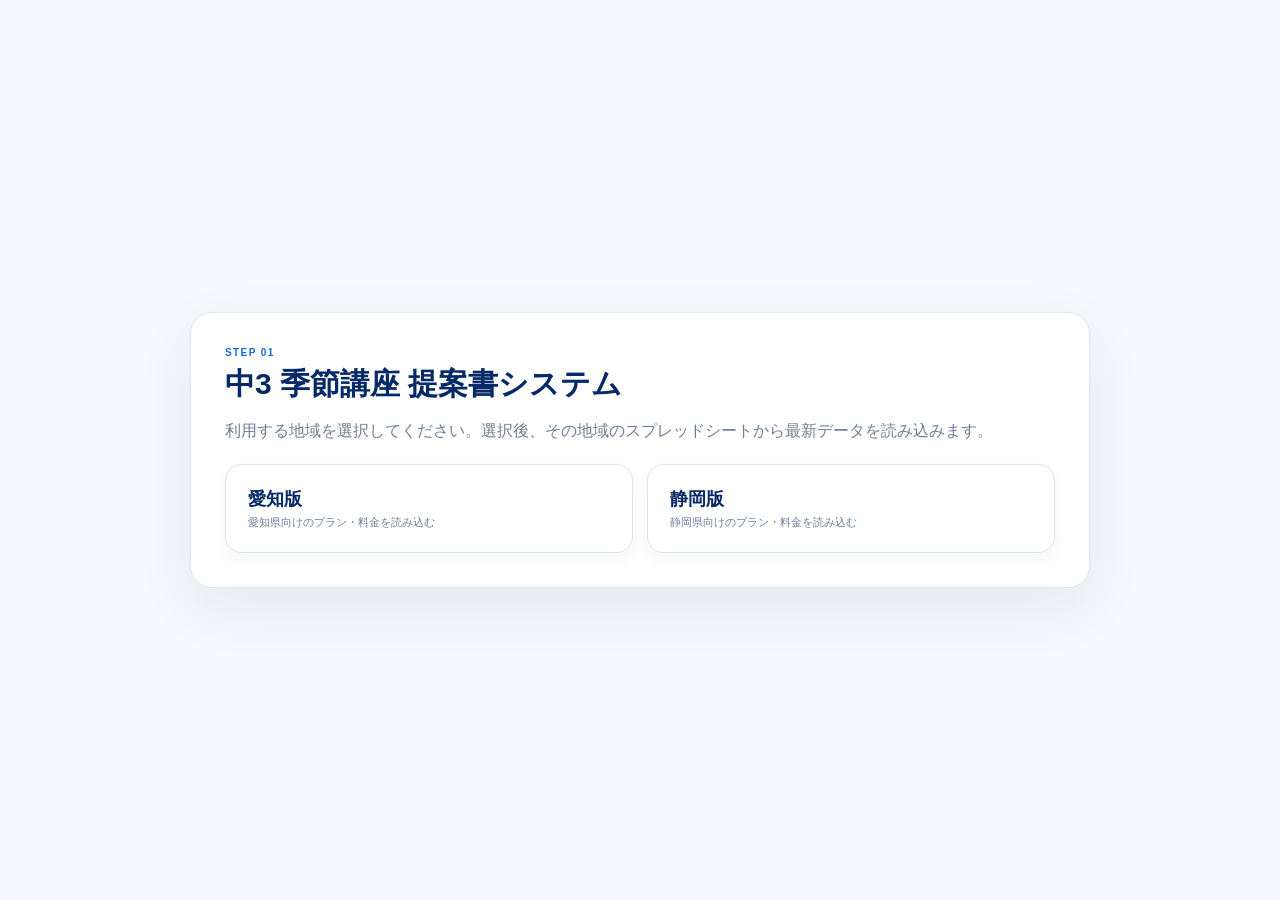
==== seasonal-live/index.html @ 43245183 "Keep Aichi available until regional API deployment is active" ====
<!doctype html>
<html lang="ja">
  <head>
    <meta charset="utf-8" />
    <meta name="viewport" content="width=device-width,initial-scale=1" />
    <title>中3 季節講座 提案書システム</title>
    <style>
      * {
        box-sizing: border-box;
      }
      html,
      body {
        margin: 0;
        background: #f5f8fc;
        color: #062967;
        font-family:
          -apple-system, BlinkMacSystemFont, "Segoe UI", "Hiragino Sans",
          "Noto Sans JP", sans-serif;
      }
      button {
        font: inherit;
        color: inherit;
      }
      [hidden] {
        display: none !important;
      }
      .start {
        min-height: 100vh;
        display: grid;
        place-items: center;
        padding: 24px;
      }
      .startbox {
        width: min(900px, 100%);
        background: #fff;
        border: 1px solid #dfe7f1;
        border-radius: 22px;
        padding: 34px;
        box-shadow: 0 20px 60px #12345a12;
      }
      .ey {
        font-size: 10px;
        font-weight: 900;
        letter-spacing: 0.14em;
        color: #1767d8;
      }
      .start h1 {
        font-size: 30px;
        margin: 6px 0 8px;
      }
      .start p {
        color: #6d7e97;
      }
      .loadPanel,
      .loadError {
        margin-top: 22px;
        border-radius: 14px;
        padding: 20px;
      }
      .loadPanel {
        display: flex;
        align-items: center;
        gap: 13px;
        background: #f2f7ff;
        border: 1px solid #d8e7fb;
        color: #174b8f;
        font-size: 13px;
        font-weight: 800;
      }
      .loader {
        width: 22px;
        height: 22px;
        flex: 0 0 22px;
        border: 3px solid #c9dcf5;
        border-top-color: #1767d8;
        border-radius: 50%;
        animation: spin 0.8s linear infinite;
      }
      @keyframes spin {
        to { transform: rotate(360deg); }
      }
      .loadError {
        background: #fff6f5;
        border: 1px solid #efc8c4;
        color: #70241e;
      }
      .loadError h2 {
        margin: 0 0 8px;
        font-size: 18px;
      }
      .loadError p {
        margin: 5px 0;
        color: #70241e;
        line-height: 1.65;
      }
      .loadError details {
        margin-top: 12px;
        font-size: 11px;
        color: #76514d;
      }
      .retryButton {
        margin-top: 16px;
        border: 0;
        border-radius: 8px;
        padding: 11px 18px;
        background: #b33a30;
        color: #fff;
        font-weight: 900;
        cursor: pointer;
      }
      .retryButton:disabled {
        opacity: 0.55;
        cursor: wait;
      }
      .startopts {
        display: grid;
        grid-template-columns: 1fr 1fr;
        gap: 14px;
        margin-top: 22px;
      }
      .startbtn {
        border: 1px solid #dbe5f0;
        background: #fff;
        border-radius: 16px;
        padding: 22px;
        text-align: left;
        cursor: pointer;
        box-shadow: 0 6px 18px #12345a0b;
      }
      .startbtn b {
        font-size: 18px;
      }
      .startbtn span {
        display: block;
        font-size: 11px;
        color: #6d7f99;
        margin-top: 4px;
      }
      .regionBadge {
        display: inline-flex;
        align-items: center;
        gap: 6px;
        margin-top: 10px;
        padding: 6px 11px;
        border-radius: 999px;
        background: #eef5ff;
        color: #135dbd;
        font-size: 12px;
        font-weight: 900;
      }
      .regionBack {
        margin-top: 18px;
        border: 0;
        background: transparent;
        color: #1767d8;
        font-size: 12px;
        font-weight: 800;
        cursor: pointer;
        padding: 4px 0;
      }
      .app {
        width: 1536px;
        min-height: 1024px;
        margin: 0 auto;
        display: grid;
        grid-template-columns: 359px 1177px;
        background: #fff;
      }
      .side {
        height: 1024px;
        padding: 22px 20px 14px;
        background: linear-gradient(180deg, #fbfdff, #f8fbff);
        border-right: 1px solid #e6ebf2;
        overflow: auto;
      }
      .brand {
        font-size: 20px;
        font-weight: 900;
        margin: 0 0 5px 2px;
      }
      .brandsub {
        font-size: 10px;
        color: #50678a;
        margin: 0 0 20px 2px;
      }
      .back {
        background: #fff;
        border: 1px solid #dfe6ef;
        border-radius: 20px;
        padding: 7px 14px;
        font-size: 11px;
        font-weight: 800;
        box-shadow: 0 4px 12px #12345a0b;
        cursor: pointer;
      }
      .section {
        margin-top: 18px;
      }
      .sectitle {
        font-size: 12px;
        font-weight: 900;
        margin-bottom: 8px;
      }
      .choice {
        width: 100%;
        height: 76px;
        background: #fff;
        border: 1px solid #e0e7ef;
        border-radius: 10px;
        display: flex;
        align-items: center;
        gap: 12px;
        padding: 8px 13px;
        margin: 7px 0;
        text-align: left;
        box-shadow: 0 4px 14px #12345a0b;
        cursor: pointer;
      }
      .choice.active.season {
        border-color: #e7a71f;
        background: #fffdf6;
      }
      .choice.active.exam {
        border-color: #2b78e6;
        background: #f6faff;
      }
      .circleIcon {
        width: 54px;
        height: 54px;
        flex: 0 0 54px;
        border-radius: 50%;
        display: grid;
        place-items: center;
        font-size: 29px;
        background: #edf4ff;
      }
      .sunIcon {
        background: #fff7db;
        color: #f5ad15;
      }
      .snowIcon {
        background: #edf4ff;
        color: #1466d9;
      }
      .recIcon {
        background: #edf4ff;
        color: #1466d9;
        font-size: 25px;
      }
      .genIcon {
        background: #eaf9f4;
        color: #15aa78;
        font-size: 25px;
      }
      .choice b {
        font-size: 15px;
        display: block;
      }
      .choice span {
        font-size: 10px;
        color: #536a8d;
        display: block;
        margin-top: 3px;
      }
      .planGroup {
        margin-top: 7px;
      }
      .planHead {
        height: 30px;
        border-bottom: 1px solid #e7edf4;
        display: flex;
        align-items: center;
        justify-content: space-between;
        font-size: 11px;
        font-weight: 900;
        cursor: pointer;
        padding: 0 6px;
      }
      .planHead em {
        font-style: normal;
        font-size: 16px;
        font-weight: 400;
      }
      .planOpts {
        border-radius: 8px;
        overflow: hidden;
        box-shadow: 0 3px 12px #12345a08;
      }
      .planGroup.closed .planOpts {
        display: none;
      }
      .plan {
        width: 100%;
        height: 53px;
        background: #fff;
        border: 1px solid #e1e8f0;
        border-top: 0;
        position: relative;
        padding: 7px 8px 6px 50px;
        text-align: left;
        cursor: pointer;
      }
      .plan:first-child {
        border-top: 1px solid #e1e8f0;
      }
      .plan.on {
        background: #f3f8ff;
        border-color: #79abf4;
      }
      .radio {
        position: absolute;
        left: 14px;
        top: 14px;
        width: 20px;
        height: 20px;
        border: 1.5px solid #cbd7e5;
        border-radius: 50%;
        background: #fff;
      }
      .plan.on .radio {
        border-color: #1265d9;
        background: #1265d9;
      }
      .plan.on .radio:after {
        content: "✓";
        height: 100%;
        display: grid;
        place-items: center;
        color: #fff;
        font-size: 12px;
      }
      .pname {
        font-size: 10.5px;
        font-weight: 900;
      }
      .pmini {
        font-size: 8.5px;
        color: #526b90;
        margin-top: 2px;
      }
      .summary {
        margin-top: 13px;
        border: 1px solid #dfe7f1;
        border-radius: 9px;
        padding: 10px;
        background: #fff;
        box-shadow: 0 4px 14px #12345a0b;
      }
      .sumgrid {
        display: grid;
        grid-template-columns: repeat(2, 1fr);
        text-align: center;
        row-gap: 7px;
      }
      .sumgrid > div:first-child {
        grid-column: 1 / -1;
      }
      .sumgrid small {
        font-size: 8px;
        color: #637794;
        display: block;
      }
      .sumgrid b {
        font-size: 11px;
        display: block;
        margin-top: 3px;
      }
      .confirm {
        width: 100%;
        height: 38px;
        border: 0;
        border-radius: 6px;
        background: linear-gradient(180deg, #1167e4, #0753c5);
        color: #fff;
        font-size: 11px;
        font-weight: 900;
        margin-top: 10px;
        cursor: pointer;
      }
      .main {
        height: 1024px;
        overflow: auto;
        background: #fff;
      }
      .hero {
        height: 435px;
        background-size: cover;
        background-position: center;
        position: relative;
        overflow: hidden;
      }
      .hero.summer {
        background-image:
          linear-gradient(rgba(255, 255, 255, 0.02), rgba(255, 255, 255, 0.02)),
          url("https://files.idyllic.app/files/static/4355208");
      }
      .hero.winter {
        background: linear-gradient(180deg, #b9dcf8, #e8f4ff 70%, #fff);
      }
      .summerTitle,
      .winterTitle {
        position: absolute;
        inset: 0;
        display: grid;
        place-items: center;
        text-align: center;
      }
      .summerTitle > div,
      .winterTitle > div {
        transform: translateY(-3px);
      }
      .summerTitle em,
      .winterTitle em {
        font:
          italic 28px Georgia,
          serif;
        color: #dfa400;
        letter-spacing: 0.02em;
      }
      .summerTitle h2,
      .winterTitle h2 {
        font-family: "Yu Mincho", "Hiragino Mincho ProN", serif;
        font-size: 52px;
        letter-spacing: 0.08em;
        margin: 4px 0;
        color: #071e5a;
        text-shadow: 0 1px 1px #fff;
      }
      .summerTitle .line,
      .winterTitle .line {
        height: 1px;
        background: #dca719;
        width: 500px;
        margin: 12px auto;
        position: relative;
      }
      .summerTitle .line:after,
      .winterTitle .line:after {
        content: "◆";
        position: absolute;
        left: 50%;
        top: -8px;
        transform: translateX(-50%);
        background: transparent;
        color: #dca719;
        font-size: 12px;
      }
      .summerTitle p,
      .winterTitle p {
        font-family: "Yu Mincho", "Hiragino Mincho ProN", serif;
        font-weight: 700;
        font-size: 16px;
        line-height: 1.75;
        margin: 0;
      }
      .hero.winter .summerTitle {
        display: none;
      }
      .hero.summer .winterTitle {
        display: none;
      }
      .body {
        padding: 0 38px 28px;
      }
      .actions {
        display: grid;
        grid-template-columns: 1fr 1fr;
        gap: 55px;
        height: 77px;
        padding: 12px 13px 12px;
      }
      .action {
        height: 53px;
        border-radius: 8px;
        font-size: 14px;
        font-weight: 900;
        cursor: pointer;
      }
      .action.print {
        background: linear-gradient(180deg, #0a52c7, #083a9f);
        border: 0;
        color: #fff;
      }
      .action.hand {
        background: #fff;
        border: 1px solid #cbd8e8;
        color: #0b397d;
      }
      .metrics {
        display: grid;
        grid-template-columns: repeat(3, 1fr);
        height: 144px;
        border: 1px solid #e1e8f0;
        border-radius: 10px;
        overflow: hidden;
        box-shadow: 0 4px 14px #12345a0b;
        margin-bottom: 23px;
      }
      .metric {
        display: flex;
        align-items: center;
        justify-content: center;
        flex-direction: column;
        border-right: 1px solid #e1e8f0;
        background: #fff;
      }
      .metric:last-child {
        border: 0;
      }
      .mlabel {
        font-size: 13px;
        font-weight: 900;
      }
      .mlabel::before {
        content: "▣";
        color: #0b64dc;
        margin-right: 10px;
      }
      .metric:nth-child(2) .mlabel::before {
        content: "◷";
      }
      .metric.gold .mlabel::before {
        content: "¥";
        display: inline-grid;
        place-items: center;
        width: 24px;
        height: 24px;
        border-radius: 50%;
        background: #e5ac26;
        color: #fff;
      }
      .mvalue {
        font-size: 32px;
        font-weight: 900;
        margin-top: 9px;
        color: #082b69;
      }
      .metric.gold .mvalue {
        color: #a57512;
      }
      .courses {
        display: grid;
        grid-template-columns: 1fr 1fr;
        gap: 20px;
      }
      .course {
        height: 297px;
        border: 1px solid #dfe7f1;
        border-radius: 11px;
        box-shadow: 0 4px 14px #12345a0b;
        background: #fff;
        position: relative;
        padding: 28px 26px 20px 133px;
        overflow: hidden;
      }
      .course:after {
        content: "";
        position: absolute;
        left: 0;
        top: 0;
        bottom: 0;
        width: 5px;
        background: #196fe5;
      }
      .course:nth-child(2):after {
        background: #1dbd94;
      }
      .course:before {
        position: absolute;
        left: 28px;
        top: 30px;
        width: 88px;
        height: 88px;
        border-radius: 50%;
        display: grid;
        place-items: center;
        font-size: 40px;
        background: #eaf3ff;
        color: #1768dd;
        content: "▱";
      }
      .course:nth-child(2):before {
        content: "▦";
        background: #e8f8f2;
        color: #13a775;
      }
      .course:nth-child(3):before {
        content: "✎";
        background: #fff0ef;
        color: #ef6f6a;
      }
      .course:nth-child(4):before {
        content: "⚗";
        background: #f2edff;
        color: #8253dc;
      }
      .chead {
        display: flex;
        align-items: flex-start;
        justify-content: space-between;
        gap: 8px;
      }
      .ctitle {
        font-size: 18px;
        font-weight: 900;
        white-space: nowrap;
      }
      .level {
        font-size: 9px;
        background: #edf3fa;
        color: #4f6685;
        border-radius: 99px;
        padding: 4px 7px;
        white-space: nowrap;
      }
      .cdesc {
        font-size: 11px;
        font-weight: 700;
        margin: 14px 0 14px;
        line-height: 1.8;
        white-space: pre-wrap;
        overflow-wrap: anywhere;
      }
      .courseDetails {
        margin: 14px 0;
        border: 1px solid #dce7f3;
        border-radius: 9px;
        background: #f8fbff;
      }
      .courseDetails summary {
        display: grid;
        grid-template-columns: auto minmax(0, 1fr) auto;
        align-items: start;
        gap: 9px;
        padding: 10px 12px;
        cursor: pointer;
        list-style: none;
        color: #173d73;
        font-size: 10px;
        font-weight: 800;
      }
      .courseDetails summary::-webkit-details-marker { display: none; }
      .courseDetails summary > span:first-child {
        color: #075ed7;
        white-space: nowrap;
      }
      .summaryPreview {
        display: -webkit-box;
        overflow: hidden;
        -webkit-box-orient: vertical;
        -webkit-line-clamp: 3;
        line-height: 1.65;
      }
      .courseDetails summary b {
        color: #075ed7;
        white-space: nowrap;
      }
      .courseDetails summary b::after { content: "＋"; margin-left: 4px; }
      .courseDetails[open] summary b::after { content: "－"; }
      .detailBody {
        padding: 0 12px 12px;
        border-top: 1px dashed #cfdeed;
        color: #263f62;
        font-size: 11px;
        font-weight: 700;
        line-height: 1.85;
        white-space: pre-wrap;
        overflow-wrap: anywhere;
      }
      .break {
        font-size: 11px;
        line-height: 2.05;
        color: #23497f;
      }
      .price {
        font-size: 25px;
        font-weight: 900;
        color: #075ed7;
        text-align: right;
        margin-top: 12px;
      }
      .empty {
        grid-column: 1/-1;
        border: 1px dashed #ccd8e6;
        border-radius: 10px;
        padding: 40px;
        text-align: center;
        color: #76869d;
      }
      .note {
        font-size: 9px;
        color: #5b6f8c;
        margin-top: 10px;
      }
      .handoverView {
        display: none;
        padding: 35px;
      }
      .handoverView.on {
        display: block;
      }
      .proposalView.off {
        display: none;
      }
      .hcards {
        display: grid;
        grid-template-columns: 1fr 1fr;
        gap: 12px;
      }
      .hcard {
        border: 1px solid #dfe7f1;
        border-radius: 10px;
        padding: 14px;
      }
      .check {
        padding: 6px 0;
        border-bottom: 1px solid #edf1f5;
        font-size: 10px;
      }
      @media (max-width: 1535px) {
        .app {
          width: 100%;
          grid-template-columns: 330px minmax(0, 1fr);
        }
        .main {
          height: auto;
        }
        .hero {
          height: 360px;
        }
        .body {
          padding: 0 20px 25px;
        }
        .courses {
          grid-template-columns: 1fr 1fr;
        }
        .course {
          padding-left: 110px;
        }
      }
      @media (max-width: 900px) {
        .startopts {
          grid-template-columns: 1fr;
        }
        .app {
          display: block !important;
          width: 100%;
          min-height: auto;
        }
        .side {
          height: auto;
        }
        .main {
          height: auto;
        }
        .hero {
          height: 230px;
        }
        .summerTitle h2,
        .winterTitle h2 {
          font-size: 27px;
        }
        .summerTitle em,
        .winterTitle em {
          font-size: 17px;
        }
        .summerTitle .line,
        .winterTitle .line {
          width: 260px;
        }
        .summerTitle p,
        .winterTitle p {
          font-size: 11px;
        }
        .metrics {
          height: 110px;
        }
        .mvalue {
          font-size: 23px;
        }
        .courses {
          grid-template-columns: 1fr;
        }
        .course {
          height: auto;
          min-height: 220px;
        }
        .actions {
          gap: 10px;
        }
      }
      @media print {
        .side,
        .actions {
          display: none !important;
        }
        .app {
          display: block !important;
          width: 1177px;
        }
        .main {
          height: auto;
          overflow: visible;
        }
      }
      /* 2026-08-27 requested refinements */
      .hero {
        isolation: isolate;
      }
      .heroMedia {
        position: absolute;
        inset: 0;
        width: 100%;
        height: 100%;
        object-fit: cover;
        z-index: 0;
      }
      .hero::after {
        content: "";
        position: absolute;
        inset: 0;
        z-index: 1;
        background: linear-gradient(
          90deg,
          rgba(255, 255, 255, 0.16),
          rgba(255, 255, 255, 0.04) 28%,
          rgba(255, 255, 255, 0.04) 72%,
          rgba(255, 255, 255, 0.16)
        );
      }
      .summerTitle,
      .winterTitle {
        z-index: 2;
      }
      .summerTitle > div,
      .winterTitle > div {
        background: rgba(255, 255, 255, 0.72);
        backdrop-filter: blur(2px);
        -webkit-backdrop-filter: blur(2px);
        padding: 15px 34px 17px;
        border-radius: 8px;
        box-shadow: 0 4px 22px rgba(0, 32, 82, 0.08);
      }
      .hero.summer,
      .hero.winter {
        background: none !important;
      }
      .choice.disabled {
        opacity: 0.48;
        filter: grayscale(0.65);
        cursor: not-allowed;
        background: #f5f6f8 !important;
        border-color: #e1e5ea !important;
      }
      .choice.disabled::after {
        content: "選択不可";
        margin-left: auto;
        font-size: 9px;
        font-weight: 900;
        color: #7d8794;
        background: #e9edf2;
        border-radius: 99px;
        padding: 4px 7px;
      }
      .course {
        padding-left: 112px;
      }
      .course:before {
        left: 27px;
        top: 28px;
        width: 64px;
        height: 64px;
        font-size: 29px;
      }
      .tax {
        font-size: 0.58em;
        font-weight: 800;
        margin-left: 5px;
        color: inherit;
      }
      .handoverTop {
        display: flex;
        justify-content: space-between;
        align-items: center;
        gap: 12px;
        margin-bottom: 18px;
      }
      .handoverActions {
        display: flex;
        gap: 10px;
      }
      .hprint {
        border: 0;
        border-radius: 7px;
        background: #0b56c8;
        color: #fff;
        padding: 9px 16px;
        font-weight: 900;
        cursor: pointer;
      }
      @media (max-width: 1535px) {
        .course {
          padding-left: 94px;
        }
        .course:before {
          left: 22px;
          width: 56px;
          height: 56px;
          font-size: 25px;
        }
      }
      @media print {
        html,
        body {
          background: #fff !important;
        }
        .heroMedia {
          display: block !important;
          visibility: visible !important;
          print-color-adjust: exact !important;
          -webkit-print-color-adjust: exact !important;
        }
        .hero::after {
          print-color-adjust: exact !important;
          -webkit-print-color-adjust: exact !important;
        }
        .summerTitle > div,
        .winterTitle > div {
          background: rgba(255, 255, 255, 0.78) !important;
          box-shadow: none !important;
          print-color-adjust: exact !important;
          -webkit-print-color-adjust: exact !important;
        }
        .handoverTop .back {
          display: none !important;
        }
        .handoverActions {
          display: none !important;
        }
      }
    </style>
    <style>
      .hero.summer .winterMedia {
        display: none !important;
      }
      .hero.winter .summerMedia {
        display: none !important;
      }
      .studentField {
        margin-top: 18px;
      }
      .studentField label {
        display: block;
        font-size: 12px;
        font-weight: 900;
        margin-bottom: 7px;
      }
      .studentField input {
        width: 100%;
        height: 42px;
        border: 1px solid #cfdbea;
        border-radius: 8px;
        background: #fff;
        padding: 0 12px;
        outline: none;
      }
      .studentName {
        display: flex;
        align-items: center;
        gap: 18px;
        margin: 10px 3px 8px;
        min-height: 53px;
        font-family: "Yu Mincho", "Hiragino Mincho ProN", serif;
      }
      .proposalLogo {
        display: block;
        width: 194px;
        height: auto;
        flex: 0 0 auto;
        margin-right: auto;
      }
      .studentNameEntry {
        display: flex;
        align-items: baseline;
        justify-content: flex-end;
        gap: 8px;
        white-space: nowrap;
      }
      .studentName strong {
        min-width: 190px;
        border-bottom: 1px solid #7e94b3;
        padding: 2px 8px 4px;
        text-align: center;
        font-size: 21px;
      }
      @media (max-width: 600px) {
        .proposalLogo {
          width: 145px;
        }
        .studentName {
          gap: 10px;
        }
        .studentName strong {
          min-width: 110px;
          font-size: 17px;
        }
      }
      .breakdown {
        margin-top: 7px;
        font-size: 11px;
        font-weight: 800;
        color: #466080;
        line-height: 1.55;
        text-align: center;
        max-width: 330px;
      }
      .contentTotalsSide {
        font-size: 9px !important;
        line-height: 1.45;
        white-space: normal;
      }
      .contentTotalsMain {
        font-size: 16px;
        line-height: 1.55;
        text-align: center;
        margin-top: 8px;
      }
      .contentTotalsRow {
        display: block;
        white-space: nowrap;
      }
      .contentTotalsSeparator {
        margin: 0 0.2em;
      }
      .specialNotes {
        margin-top: 18px;
        border: 1px solid #eadcad;
        border-radius: 10px;
        background: #fffaf0;
        padding: 13px 16px;
        color: #66552c;
      }
      .specialNotes h3 {
        margin: 0 0 7px;
        font-size: 13px;
        color: #654d16;
      }
      .specialNotes ul {
        margin: 0;
        padding-left: 1.4em;
        font-size: 11px;
        line-height: 1.8;
      }
      .handoverStudent {
        font-size: 14px;
        margin: 0 0 18px;
        padding: 10px 13px;
        background: #f5f8fc;
        border-left: 4px solid #1767d8;
      }
      /* Seasonal proposal design, based on the approved summer/winter references */
      .proposalView {
        --season-accent: #d5a321;
        --season-soft: #edf6ff;
        background: #edf5fb;
        min-height: 100%;
      }
      .proposalView.summer {
        --season-accent: #efa900;
        --season-soft: #fff8dc;
      }
      .proposalView.winter {
        --season-accent: #c7a040;
        --season-soft: #eef6ff;
      }
      .proposalTop {
        height: 82px;
        background: rgba(255, 255, 255, 0.97);
        display: grid;
        grid-template-columns: 150px 1fr 150px;
        align-items: center;
        padding: 0 28px;
        border-bottom: 1px solid #dce6f1;
      }
      .proposalTop h1 {
        margin: 0;
        text-align: center;
        font-family: "Yu Mincho", "Hiragino Mincho ProN", serif;
        font-size: 28px;
        letter-spacing: 0.12em;
      }
      .proposalTop .back,
      .proposalTop .topPrint {
        height: 48px;
        border-radius: 9px;
        font-size: 13px;
        font-weight: 900;
      }
      .proposalTop .topPrint {
        border: 1px solid #1969d8;
        background: #fff;
        color: #082f70;
        cursor: pointer;
      }
      .hero {
        height: 455px;
        border-bottom: 5px solid var(--season-accent);
      }
      .hero::after {
        background: linear-gradient(180deg, rgba(3, 39, 98, 0.02), rgba(255, 255, 255, 0.16));
      }
      .summerTitle > div,
      .winterTitle > div {
        background: rgba(255, 255, 255, 0.58);
        border: 1px solid rgba(255, 255, 255, 0.82);
        padding: 20px 48px 23px;
        box-shadow: 0 14px 38px rgba(4, 40, 91, 0.12);
      }
      .summerTitle h2,
      .winterTitle h2 {
        font-size: 54px;
      }
      .proposalView .body {
        padding: 22px 36px 38px;
        background-color: rgba(244, 250, 255, 0.91);
        background-blend-mode: screen;
        background-size: cover;
        background-position: center bottom;
      }
      .proposalView.summer .body {
        background-image: linear-gradient(rgba(244, 251, 255, 0.9), rgba(255, 251, 230, 0.9)),
          url("assets/summer-landscape.png");
      }
      .proposalView.winter .body {
        background-image: linear-gradient(rgba(244, 250, 255, 0.9), rgba(237, 247, 255, 0.92)),
          url("assets/winter-landscape.png");
      }
      .studentName {
        background: rgba(255, 255, 255, 0.93);
        border: 1px solid #dce6f0;
        border-radius: 10px;
        margin: 0 0 18px;
        padding: 10px 16px;
      }
      .sectionRibbon {
        display: inline-block;
        min-width: 245px;
        margin: 0 0 -1px 8px;
        padding: 11px 24px;
        color: #fff;
        background: linear-gradient(135deg, #1267d7, #062e72);
        clip-path: polygon(0 0, 86% 0, 100% 100%, 0 100%);
        font-size: 14px;
        font-weight: 900;
        position: relative;
        z-index: 2;
      }
      .courses {
        grid-template-columns: 1fr;
        background: rgba(255, 255, 255, 0.94);
        border: 1px solid #d7e1ec;
        border-radius: 18px;
        padding: 22px;
        box-shadow: 0 13px 32px rgba(8, 43, 92, 0.12);
      }
      .course {
        min-height: 0;
        height: auto;
        padding: 18px 22px 16px 92px;
        border-color: #dce5ef;
        box-shadow: 0 6px 18px rgba(8, 43, 92, 0.08);
      }
      .course::before {
        left: 20px;
        top: 20px;
        width: 54px;
        height: 54px;
        font-size: 27px;
      }
      .course:after {
        background: var(--season-accent);
      }
      .ctitle {
        font-family: "Yu Mincho", "Hiragino Mincho ProN", serif;
        color: #06265e;
      }
      .course .cdesc { margin: 9px 0; line-height: 1.65; }
      .course .break { line-height: 1.65; }
      .course .price { margin-top: 6px; }
      .metrics {
        margin: 22px 0 0;
        min-height: 154px;
        height: auto;
        background: rgba(255, 255, 255, 0.96);
        border-radius: 16px;
        box-shadow: 0 12px 28px rgba(8, 43, 92, 0.12);
      }
      .metric.gold .mvalue {
        color: #d54b39;
      }
      .proposalMessage {
        margin: 22px 0 0;
        padding: 24px;
        text-align: center;
        background: rgba(255, 255, 255, 0.9);
        border: 1px solid color-mix(in srgb, var(--season-accent) 45%, white);
        border-radius: 14px;
        font-family: "Yu Mincho", "Hiragino Mincho ProN", serif;
        font-size: 16px;
        font-weight: 700;
        line-height: 1.8;
      }
      .actions {
        display: block;
        height: auto;
        padding: 0;
        margin-top: 22px;
      }
      .action.hand {
        width: 100%;
        height: 62px;
        color: #fff;
        border: 0;
        background: linear-gradient(135deg, #0e62cf, #062965);
        box-shadow: 0 9px 20px rgba(6, 47, 112, 0.2);
      }
      .specialNotes {
        background: rgba(255, 252, 240, 0.96);
      }
      /* Compact proposal layout */
      .proposalTop {
        height: 62px;
        grid-template-columns: 120px 1fr 120px;
        padding: 0 16px;
      }
      .proposalTop h1 { font-size: 23px; }
      .proposalTop .back,
      .proposalTop .topPrint {
        height: 38px;
        font-size: 12px;
      }
      .hero { height: 300px; border-bottom-width: 3px; }
      .summerTitle > div,
      .winterTitle > div { padding: 12px 32px 15px; }
      .summerTitle h2,
      .winterTitle h2 { font-size: 42px; }
      .summerTitle em,
      .winterTitle em { font-size: 22px; }
      .summerTitle .line,
      .winterTitle .line { margin: 7px auto; }
      .summerTitle p,
      .winterTitle p { font-size: 14px; line-height: 1.55; }
      .proposalView .body { padding: 10px 18px 18px; }
      .studentName {
        margin-bottom: 8px;
        padding: 7px 12px;
      }
      .sectionRibbon {
        min-width: 190px;
        margin-left: 5px;
        padding: 7px 18px;
        font-size: 12px;
      }
      .courses { gap: 9px; padding: 10px; border-radius: 12px; }
      .course { padding-top: 14px; padding-bottom: 12px; }
      .course::before { top: 16px; }
      .metrics {
        min-height: 104px;
        margin-top: 10px;
        border-radius: 12px;
      }
      .mvalue { margin-top: 5px; font-size: 25px; }
      .proposalMessage {
        margin-top: 10px;
        padding: 12px;
        font-size: 14px;
        line-height: 1.55;
      }
      .specialNotes {
        margin-top: 10px;
        padding: 12px 16px;
      }
      .specialNotes h3 { margin-bottom: 5px; }
      .specialNotes ul { margin: 0; }
      .actions { margin-top: 10px; }
      .action.hand { height: 50px; }
      .dataStatus {
        margin-top: 7px;
        text-align: center;
        color: #637692;
        font-size: 9px;
      }
      .dataStatus.live { color: #147858; }
      .dataStatus.fallback { color: #a46316; }
      @media (max-width: 900px) {
        .proposalTop {
          grid-template-columns: 90px 1fr 90px;
          height: 68px;
          padding: 0 10px;
        }
        .proposalTop h1 { font-size: 20px; }
        .proposalTop .back, .proposalTop .topPrint { height: 42px; padding: 6px; }
        .hero { height: 300px; }
        .proposalView .body { padding: 15px; }
        .sectionRibbon { min-width: 190px; }
      }
      @media print {
        .hero.summer .winterMedia,
        .hero.winter .summerMedia {
          display: none !important;
        }
        .proposalTop {
          display: none !important;
        }
        .proposalView .body {
          background: #fff !important;
        }
        .sectionRibbon,
        .courses,
        .metrics,
        .proposalMessage,
        .specialNotes {
          print-color-adjust: exact !important;
          -webkit-print-color-adjust: exact !important;
        }
        .courseDetails summary { display: none !important; }
        .courseDetails .detailBody { display: block !important; border-top: 0; padding-top: 10px; }
        .course { break-inside: avoid; page-break-inside: avoid; }
      }
    </style>
  </head>
  <body>
    <section id="regionStart" class="start">
      <div class="startbox">
        <div class="ey">STEP 01</div>
        <h1>中3 季節講座 提案書システム</h1>
        <p>利用する地域を選択してください。選択後、その地域のスプレッドシートから最新データを読み込みます。</p>
        <div class="startopts">
          <button class="startbtn" data-region="aichi">
            <b>愛知版</b><span>愛知県向けのプラン・料金を読み込む</span>
          </button>
          <button class="startbtn" data-region="shizuoka">
            <b>静岡版</b><span>静岡県向けのプラン・料金を読み込む</span>
          </button>
        </div>
      </div>
    </section>
    <section id="start" class="start" hidden>
      <div class="startbox">
        <div class="ey">STEP 02</div>
        <h1>講座を選択</h1>
        <div id="selectedRegion" class="regionBadge"></div>
        <p id="startInstruction">最新のプランデータを確認しています。</p>
        <div id="loadPanel" class="loadPanel" role="status" aria-live="polite">
          <span class="loader" aria-hidden="true"></span>
          <span>スプレッドシートから最新データを読み込んでいます…</span>
        </div>
        <div id="loadError" class="loadError" role="alert" hidden>
          <h2>最新のプランデータを取得できませんでした</h2>
          <p>誤った内容で提案しないため、アプリを停止しています。</p>
          <p>インターネット接続を確認して、もう一度お試しください。</p>
          <details>
            <summary>エラーの詳細</summary>
            <div id="loadErrorDetail"></div>
          </details>
          <button id="retryLoad" class="retryButton" type="button">最新データを再読み込み</button>
        </div>
        <div id="startopts" class="startopts" hidden>
          <button class="startbtn" data-start="夏期">
            <b>☀ 夏期講座</b><span>夏期講座のプランを提案する</span></button
          ><button class="startbtn" data-start="冬期">
            <b>❄ 冬期講座</b><span>冬期講座のプランを提案する</span>
          </button>
        </div>
        <button id="regionBack" class="regionBack" type="button">← 地域選択へ戻る</button>
      </div>
    </section>
    <div id="app" class="app" hidden>
      <aside class="side">
        <div class="brand">中3 季節講座 提案書システム</div>
        <div class="brandsub"><span id="appRegionLabel"></span>｜面談しながらプランを比較・選択</div>
        <button id="back" class="back">← 戻る</button>
        <div class="studentField">
          <label for="studentNameInput">生徒名</label>
          <input id="studentNameInput" type="text" placeholder="例：山田 太郎" autocomplete="name" />
        </div>
        <div class="section">
          <div class="sectitle">季節を選択</div>
          <button class="choice season" data-season="夏期">
            <span class="circleIcon sunIcon">☀</span
            ><span><b>夏期講座</b><span>7月〜8月開講</span></span></button
          ><button class="choice season" data-season="冬期">
            <span class="circleIcon snowIcon">❄</span
            ><span><b>冬期講座</b><span>12月〜1月開講</span></span>
          </button>
        </div>
        <div class="section">
          <div class="sectitle">受講区分を選択</div>
          <button class="choice exam" data-exam="推薦入試用">
            <span class="circleIcon recIcon">●●</span
            ><span><b>推薦生</b><span>校内推薦の方はこちら</span></span></button
          ><button class="choice exam" data-exam="一般受験用">
            <span class="circleIcon genIcon">●●</span
            ><span><b>一般生</b><span>一般受験の方はこちら</span></span>
          </button>
        </div>
        <div class="section">
          <div class="sectitle">
            プランを選択
            <span style="font-size: 9px; color: #5d7190">（1つのみ）</span>
          </div>
          <div id="plans"></div>
        </div>
        <div class="summary">
          <div class="sumgrid">
            <div><small>コンテンツ別回数</small><b id="sc" class="contentTotalsSide">選択プランなし</b></div>
            <div><small>総時間</small><b id="sh">0時間</b></div>
            <div><small>料金合計</small><b id="sp">0円</b></div>
          </div>
          <button id="confirm" class="confirm">提案書を確認する</button>
          <div id="dataStatus" class="dataStatus">スプレッドシートを確認中...</div>
        </div>
      </aside>
      <main class="main">
        <section id="proposalView" class="proposalView summer">
          <div class="proposalTop">
            <button id="proposalBack" class="back">← 戻る</button>
            <h1>提案書</h1>
            <button id="print" class="topPrint">▣　印刷する</button>
          </div>
          <div id="hero" class="hero summer">
            <img
              id="summerHeroImg"
              class="heroMedia summerMedia"
              src="assets/summer-landscape.png"
              alt=""
            /><img
              id="winterHeroImg"
              class="heroMedia winterMedia"
              src="assets/winter-landscape.png"
              alt=""
            />
            <div class="summerTitle">
              <div>
                <em>Summer Course</em>
                <h2>夏期講座のご提案</h2>
                <div class="line"></div>
                <p>
                  この夏、確かな一歩を。<br />目標に向けて、一緒にがんばりましょう！
                </p>
              </div>
            </div>
            <div class="winterTitle">
              <div>
                <em>Winter Course</em>
                <h2>冬期講座のご提案</h2>
                <div class="line"></div>
                <p>
                  この冬、志望校へ近づく一歩を。<br />目標に向けて、一緒にがんばりましょう！
                </p>
              </div>
            </div>
          </div>
          <div class="body">
            <div class="studentName">
              <img class="proposalLogo" src="[data-uri]" alt="さなる個別@will" />
              <div class="studentNameEntry">
                <span>生徒名</span><strong id="proposalStudentName">未入力</strong><span>さん</span>
              </div>
            </div>
            <div class="sectionRibbon">選択プラン</div>
            <div id="courses" class="courses">
              <div class="empty">左側からプランを選択してください。</div>
            </div>
            <div class="metrics">
              <div class="metric">
                <div class="mlabel">コンテンツ別回数</div>
                <div id="mc" class="contentTotalsMain">選択プランなし</div>
              </div>
              <div class="metric">
                <div class="mlabel">総時間</div>
                <div id="mh" class="mvalue">0時間</div>
              </div>
              <div class="metric gold">
                <div class="mlabel">料金合計</div>
                <div id="mp" class="mvalue">0円</div>
              </div>
            </div>
            <div class="proposalMessage">
              上記の内容でご提案いたします。<br />ご不明な点がございましたら、お気軽にご相談ください。
            </div>
            <section class="specialNotes" aria-labelledby="specialNotesTitle">
              <h3 id="specialNotesTitle">特記事項・ご案内</h3>
              <ul id="specialNotesList">
                <li>教材費は別途になる場合があります。</li>
                <li>受講費は講座期間終了後、毎月の授業料と同時に請求します。</li>
                <li>条件により映像授業・AI学トレに正規料金が適用される場合があります。</li>
              </ul>
            </section>
            <div class="actions">
              <button id="handover" class="action hand">▤　引継ぎシートを開く</button>
            </div>
          </div>
        </section>
        <section id="handoverView" class="handoverView">
          <div class="handoverTop">
            <button id="hback" class="back">← 提案書へ戻る</button>
            <div class="handoverActions">
              <button id="hprint" class="hprint">▣　引継ぎシートを印刷</button>
            </div>
          </div>
          <h2>季節講座 引継ぎシート</h2>
          <div class="handoverStudent">生徒名：<strong id="handoverStudentName">未入力</strong> さん</div>
          <div id="hcards" class="hcards"></div>
        </section>
      </main>
    </div>
    <script>
      const $ = (id) => document.getElementById(id),
        ORDER = ["英語", "数学", "国語", "理科", "社会"];
      let UNIT = {};
      const DATA_API_URL = "https://script.google.com/macros/s/AKfycbx8HtKlfQUcd8VnCfhHeFV_G0tH19maIKkzm8RAeUwvx1mVyjAfH3q9C0kALQx_MEjGnA/exec";
      let SUMMER = [],
        WINTER = [],
        REC = [],
        NOTES = { summer: [], winter: [], recommendation: [] },
        catalogReady = false;
      let region = "",
        regionLabel = "",
        season = "",
        exam = "一般受験用",
        selected = {},
        openSubject = "英語",
        studentName = "";
      const data = () =>
        season === "冬期" && exam === "推薦入試用"
          ? REC
          : season === "夏期"
            ? SUMMER
            : WINTER;
      const reps = (o) => Object.values(o).reduce((a, b) => a + b, 0);
      const cost = (o) =>
        Object.entries(o).reduce((a, [k, v]) => {
          if (!Number.isFinite(UNIT[k])) throw new Error(`${k}の単価を取得できません`);
          return a + UNIT[k] * v;
        }, 0);
      const yen = (n) => n.toLocaleString("ja-JP") + "円（税込）";
      const chosen = () => Object.values(selected).map((i) => data()[i]);
      const esc = (text) =>
        String(text).replace(/[&<>"']/g, (char) => ({
          "&": "&amp;", "<": "&lt;", ">": "&gt;", '"': "&quot;", "'": "&#39;",
        })[char]);
      const descriptionMarkup = (text) => {
        const safeText = esc(text);
        return `<div class="cdesc">${safeText}</div>`;
      };
      const loadDataApi = () => new Promise((resolve, reject) => {
        const callback = `seasonalDataCallback_${Date.now()}_${Math.random().toString(36).slice(2)}`;
        const script = document.createElement("script");
        let completed = false;
        const finish = (error, value) => {
          if (completed) return;
          completed = true;
          clearTimeout(timer);
          delete window[callback];
          script.remove();
          error ? reject(error) : resolve(value);
        };
        const timer = setTimeout(
          () => finish(new Error("最新データAPIが12秒以内に応答しませんでした")),
          12000,
        );
        window[callback] = (response) => {
          if (!response || response.ok !== true) {
            finish(new Error(response?.error || "最新データAPIから正常な応答がありませんでした"));
            return;
          }
          if (response.region !== region && !(region === "aichi" && !response.region)) {
            finish(new Error("選択した地域と取得データの地域が一致しません"));
            return;
          }
          if (
            !Array.isArray(response.planRows) ||
            !Array.isArray(response.noteRows) ||
            !Array.isArray(response.unitRows)
          ) {
            finish(new Error("最新データAPIの応答形式が不正です"));
            return;
          }
          finish(null, response);
        };
        script.onerror = () =>
          finish(new Error("最新データAPIへの通信がブラウザまたはネットワークで遮断されました"));
        script.src = `${DATA_API_URL}?callback=${callback}&region=${encodeURIComponent(region)}&_=${Date.now()}`;
        document.head.appendChild(script);
      });
      const cell = (row, index) => row?.[index] ?? "";
      const setLoadState = (state, detail = "") => {
        const loading = state === "loading";
        const ready = state === "ready";
        $("loadPanel").hidden = !loading;
        $("loadError").hidden = state !== "error";
        $("startopts").hidden = !ready;
        $("retryLoad").disabled = loading;
        $("startInstruction").textContent = ready
          ? "面談する講座を選択してください。"
          : loading
            ? "最新のプランデータを確認しています。"
            : "データを取得できるまで講座は選択できません。";
        if (state === "error") $("loadErrorDetail").textContent = detail;
      };
      const validateCatalog = (catalog) => {
        const groups = [
          ["夏期", catalog.summer],
          ["冬期一般", catalog.winter],
          ["冬期推薦", catalog.recommendation],
        ];
        groups.forEach(([label, rows]) => {
          if (!rows.length) throw new Error(`${label}の有効なプランが0件です`);
          rows.forEach((row, index) => {
            if (!ORDER.includes(row[0])) throw new Error(`${label} ${index + 1}行目の教科が不正です`);
            if (!row[1]) throw new Error(`${label} ${index + 1}行目のプラン名が空です`);
            if (!Object.keys(row[3]).length) throw new Error(`${label} ${row[0]}・${row[1]}の受講回数がすべて0です`);
          });
        });
        ["summer", "winter", "recommendation"].forEach((key) => {
          if (!catalog.notes[key].length) throw new Error(`${key}の特記事項が0件です`);
        });
      };
      async function loadSpreadsheetCatalog() {
        if (!region) return;
        catalogReady = false;
        setLoadState("loading");
        try {
          const response = await loadDataApi();
          const { planRows, noteRows, unitRows } = response;
          const next = { summer: [], winter: [], recommendation: [], notes: { summer: [], winter: [], recommendation: [] } };
          const nextUnits = {};
          planRows
            .filter((row) => cell(row, 0) === true)
            .sort((a, b) => Number(cell(a, 13)) - Number(cell(b, 13)))
            .forEach((row, rowIndex) => {
              const seasonValue = String(cell(row, 2));
              const examValue = String(cell(row, 3));
              if (!["夏期", "冬期"].includes(seasonValue)) {
                throw new Error(`プランマスター ${rowIndex + 2}行目の季節区分が不正です`);
              }
              if (seasonValue === "冬期" && !["一般受験用", "推薦入試用"].includes(examValue)) {
                throw new Error(`プランマスター ${rowIndex + 2}行目の受講区分が不正です`);
              }
              const key = seasonValue === "夏期" ? "summer" : examValue === "推薦入試用" ? "recommendation" : "winter";
              const counts = {};
              [["映像授業", 7], ["個別指導", 8], ["AI学トレ", 9], ["自立学習", 10]].forEach(([name, index]) => {
                const rawValue = cell(row, index);
                const value = rawValue === "" ? 0 : Number(rawValue);
                if (!Number.isFinite(value) || value < 0) {
                  throw new Error(`プランマスター ${rowIndex + 2}行目の${name}が不正です`);
                }
                if (value > 0) counts[name] = value;
              });
              next[key].push([
                String(cell(row, 4)), String(cell(row, 5)), String(cell(row, 6)), counts,
                String(cell(row, 11)), String(cell(row, 12)).split(/\r?\n/).filter(Boolean),
              ]);
            });
          noteRows
            .filter((row) => cell(row, 0) === true)
            .sort((a, b) => Number(cell(a, 2)) - Number(cell(b, 2)))
            .forEach((row) => {
              const key = cell(row, 1) === "夏期" ? "summer" : cell(row, 1) === "冬期推薦" ? "recommendation" : "winter";
              next.notes[key].push(String(cell(row, 3)));
            });
          unitRows
            .filter((row) => cell(row, 0) === true)
            .sort((a, b) => Number(cell(a, 3)) - Number(cell(b, 3)))
            .forEach((row, rowIndex) => {
              const name = String(cell(row, 1)).trim();
              const amount = Number(cell(row, 2));
              if (!name) throw new Error(`料金単価 ${rowIndex + 2}行目のコンテンツ名が空です`);
              if (!Number.isFinite(amount) || amount < 0) {
                throw new Error(`料金単価 ${rowIndex + 2}行目の単価が不正です`);
              }
              if (Object.prototype.hasOwnProperty.call(nextUnits, name)) {
                throw new Error(`料金単価の${name}が重複しています`);
              }
              nextUnits[name] = amount;
            });
          ["映像授業", "個別指導", "AI学トレ", "自立学習"].forEach((name) => {
            if (!Object.prototype.hasOwnProperty.call(nextUnits, name)) {
              throw new Error(`料金単価に${name}がありません`);
            }
          });
          validateCatalog(next);
          UNIT = nextUnits;
          SUMMER = next.summer;
          WINTER = next.winter;
          REC = next.recommendation;
          NOTES = next.notes;
          catalogReady = true;
          const loadedAt = new Date().toLocaleTimeString("ja-JP", { hour: "2-digit", minute: "2-digit" });
          $("dataStatus").textContent = `${regionLabel}スプレッドシートの最新データを使用中（${loadedAt}取得）`;
          $("dataStatus").className = "dataStatus live";
          setLoadState("ready");
        } catch (error) {
          catalogReady = false;
          $("app").hidden = true;
          $("start").hidden = false;
          $("dataStatus").textContent = "最新データを取得できないため停止中";
          $("dataStatus").className = "dataStatus fallback";
          setLoadState("error", error?.message || "不明なエラー");
        }
      }
      $("retryLoad").onclick = () => loadSpreadsheetCatalog();
      document.querySelectorAll("[data-region]").forEach((button) => {
        button.onclick = () => {
          region = button.dataset.region;
          regionLabel = region === "aichi" ? "愛知版" : "静岡版";
          $("selectedRegion").textContent = regionLabel;
          $("regionStart").hidden = true;
          $("start").hidden = false;
          loadSpreadsheetCatalog();
        };
      });
      $("regionBack").onclick = () => {
        region = "";
        regionLabel = "";
        catalogReady = false;
        UNIT = {};
        SUMMER = [];
        WINTER = [];
        REC = [];
        NOTES = { summer: [], winter: [], recommendation: [] };
        selected = {};
        $("start").hidden = true;
        $("app").hidden = true;
        $("regionStart").hidden = false;
      };
      document.querySelectorAll("[data-start]").forEach(
        (b) =>
          (b.onclick = () => {
            if (!catalogReady) return;
            season = b.dataset.start;
            exam = "一般受験用";
            selected = {};
            $("start").hidden = true;
            $("app").hidden = false;
            $("appRegionLabel").textContent = regionLabel;
            renderAll();
          }),
      );
      $("back").onclick = () => {
        $("app").hidden = true;
        $("start").hidden = false;
        selected = {};
      };
      $("proposalBack").onclick = () => $("back").click();
      document.querySelectorAll("[data-season]").forEach(
        (b) =>
          (b.onclick = () => {
            season = b.dataset.season;
            selected = {};
            exam = "一般受験用";
            renderAll();
          }),
      );
      document.querySelectorAll("[data-exam]").forEach(
        (b) =>
          (b.onclick = () => {
            if (season === "夏期" && b.dataset.exam === "推薦入試用") return;
            exam = b.dataset.exam;
            selected = {};
            renderAll();
          }),
      );
      function renderAll() {
        document
          .querySelectorAll("[data-season]")
          .forEach((b) =>
            b.classList.toggle("active", b.dataset.season === season),
          );
        document.querySelectorAll("[data-exam]").forEach((b) => {
          b.classList.toggle("active", b.dataset.exam === exam);
          b.classList.toggle(
            "disabled",
            season === "夏期" && b.dataset.exam === "推薦入試用",
          );
          b.disabled = season === "夏期" && b.dataset.exam === "推薦入試用";
        });
        $("hero").className =
          "hero " + (season === "冬期" ? "winter" : "summer");
        $("proposalView").className =
          "proposalView " + (season === "冬期" ? "winter" : "summer");
        const notesKey = season === "夏期"
          ? "summer"
          : exam === "推薦入試用" ? "recommendation" : "winter";
        $("specialNotesList").innerHTML = (NOTES[notesKey] || [])
          .map((note) => `<li>${esc(note)}</li>`)
          .join("");
        renderPlans();
        update();
      }
      function renderPlans() {
        let h = "",
          d = data();
        ORDER.forEach((sub) => {
          let rows = d.map((x, i) => ({ x, i })).filter((o) => o.x[0] === sub);
          if (!rows.length) return;
          let closed = openSubject !== sub;
          h += `<div class="planGroup ${closed ? "closed" : ""}" data-sub="${esc(sub)}"><div class="planHead"><span>${esc(sub)}</span><em>${closed ? "+" : "⌃"}</em></div><div class="planOpts">`;
          rows.forEach((o) => {
            let x = o.x,
              on = selected[sub] === o.i;
            h += `<button class="plan ${on ? "on" : ""}" data-i="${o.i}"><span class="radio"></span><div class="pname">${esc(x[1])}</div><div class="pmini">全${reps(x[3])}回・${reps(x[3])}時間｜目安：${esc(x[2])}</div></button>`;
          });
          h += "</div></div>";
        });
        $("plans").innerHTML = h;
        document.querySelectorAll(".planHead").forEach(
          (x) =>
            (x.onclick = () => {
              openSubject = x.parentNode.dataset.sub;
              renderPlans();
            }),
        );
        document.querySelectorAll("[data-i]").forEach(
          (b) =>
            (b.onclick = () => {
              let i = +b.dataset.i,
                sub = d[i][0];
              selected[sub] === i ? delete selected[sub] : (selected[sub] = i);
              openSubject = sub;
              renderPlans();
              update();
            }),
        );
      }
      function update() {
        let a = chosen(),
          n = a.reduce((s, x) => s + reps(x[3]), 0),
          p = a.reduce((s, x) => s + cost(x[3]), 0),
          totals = {};
        a.forEach((x) =>
          Object.entries(x[3]).forEach(([k, v]) => (totals[k] = (totals[k] || 0) + v)),
        );
        const contentTotalEntries = Object.entries(totals);
        const contentTotals = contentTotalEntries.length
          ? Array.from({ length: Math.ceil(contentTotalEntries.length / 2) }, (_, rowIndex) => {
              const row = contentTotalEntries.slice(rowIndex * 2, rowIndex * 2 + 2);
              return `<span class="contentTotalsRow">${row
                .map(([k, v]) => `<span class="contentTotalsItem">${esc(k)} ${v}回</span>`)
                .join('<span class="contentTotalsSeparator" aria-hidden="true">／</span>')}</span>`;
            }).join("")
          : "選択プランなし";
        ["sc", "mc"].forEach((id) => ($(id).innerHTML = contentTotals));
        ["sh", "mh"].forEach((id) => ($(id).textContent = n + "時間"));
        ["sp", "mp"].forEach((id) => ($(id).textContent = yen(p)));
        $("courses").innerHTML = a.length
          ? a
              .map(
                (x) =>
                  `<article class="course"><div class="chead"><div class="ctitle">${esc(x[0])}｜${esc(x[1])}</div><span class="level">${esc(x[2])}</span></div>${descriptionMarkup(x[4])}<div class="break">${Object.entries(
                    x[3],
                  )
                    .map(([k, v]) => `●　${esc(k)}　　${v}回　×　${yen(UNIT[k])}`)
                    .join(
                      "<br>",
                    )}</div><div class="price">${yen(cost(x[3]))}</div></article>`,
              )
              .join("")
          : '<div class="empty">左側からプランを選択してください。</div>';
      }
      $("studentNameInput").addEventListener("input", (e) => {
        studentName = e.target.value.trim();
        $("proposalStudentName").textContent = studentName || "未入力";
        $("handoverStudentName").textContent = studentName || "未入力";
      });
      $("confirm").onclick = () =>
        document
          .querySelector(".main")
          .scrollTo({ top: 0, behavior: "smooth" });
      $("print").onclick = () => print();
      $("handover").onclick = () => {
        $("proposalView").classList.add("off");
        $("handoverView").classList.add("on");
        $("hcards").innerHTML =
          chosen()
            .map(
              (x) =>
                `<div class="hcard"><b>${esc(x[0])}｜${esc(x[1])}</b><p>${esc(x[4])}</p>${x[5].map((t) => `<div class="check">□ ${esc(t)}</div>`).join("")}</div>`,
            )
            .join("") || '<div class="empty">選択プランがありません。</div>';
      };
      $("hback").onclick = () => {
        $("handoverView").classList.remove("on");
        $("proposalView").classList.remove("off");
      };
      if ($("hprint")) $("hprint").onclick = () => print();
    </script>
  </body>
</html>
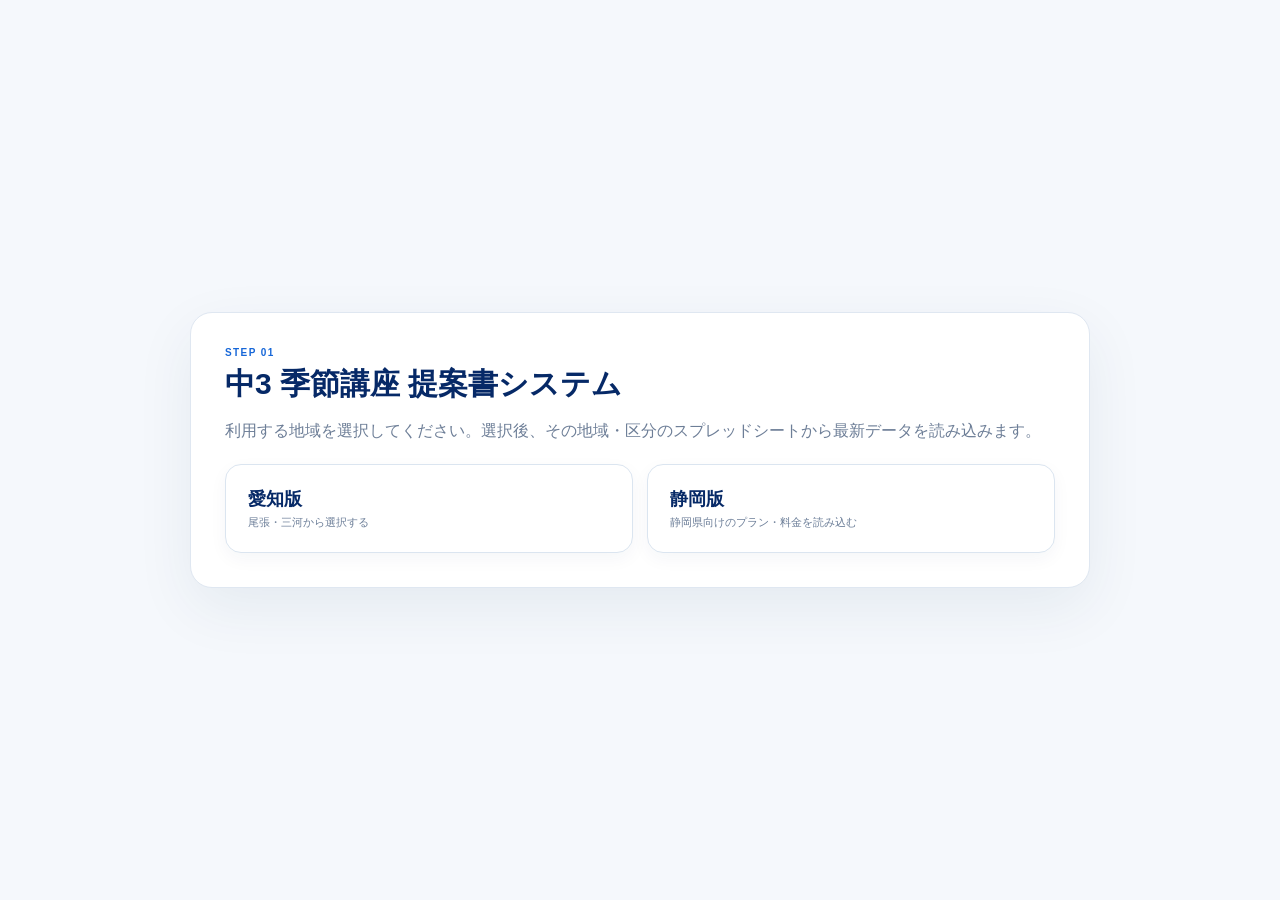
==== commit 14aa4368: "Add Aichi area and Mikawa guidance selection" ====
--- a/seasonal-live/index.html
+++ b/seasonal-live/index.html
@@ -1334,15 +1334,47 @@
       <div class="startbox">
         <div class="ey">STEP 01</div>
         <h1>中3 季節講座 提案書システム</h1>
-        <p>利用する地域を選択してください。選択後、その地域のスプレッドシートから最新データを読み込みます。</p>
+        <p>利用する地域を選択してください。選択後、その地域・区分のスプレッドシートから最新データを読み込みます。</p>
         <div class="startopts">
           <button class="startbtn" data-region="aichi">
-            <b>愛知版</b><span>愛知県向けのプラン・料金を読み込む</span>
+            <b>愛知版</b><span>尾張・三河から選択する</span>
           </button>
           <button class="startbtn" data-region="shizuoka">
             <b>静岡版</b><span>静岡県向けのプラン・料金を読み込む</span>
           </button>
         </div>
+      </div>
+    </section>
+    <section id="aichiAreaStart" class="start" hidden>
+      <div class="startbox">
+        <div class="ey">STEP 02</div>
+        <h1>愛知版｜エリアを選択</h1>
+        <p>利用するエリアを選択してください。</p>
+        <div class="startopts">
+          <button class="startbtn" data-aichi-area="owari">
+            <b>尾張</b><span>尾張版のプラン・料金を読み込む</span>
+          </button>
+          <button class="startbtn" data-aichi-area="mikawa">
+            <b>三河</b><span>個別指導の有無を選択する</span>
+          </button>
+        </div>
+        <button id="aichiAreaBack" class="regionBack" type="button">← 地域選択へ戻る</button>
+      </div>
+    </section>
+    <section id="mikawaTypeStart" class="start" hidden>
+      <div class="startbox">
+        <div class="ey">STEP 03</div>
+        <h1>愛知版｜三河</h1>
+        <p>個別指導の有無を選択してください。</p>
+        <div class="startopts">
+          <button class="startbtn" data-mikawa-type="with">
+            <b>個別指導あり</b><span>個別指導あり用のプラン・料金を読み込む</span>
+          </button>
+          <button class="startbtn" data-mikawa-type="without">
+            <b>個別指導なし</b><span>個別指導なし用のプラン・料金を読み込む</span>
+          </button>
+        </div>
+        <button id="mikawaTypeBack" class="regionBack" type="button">← エリア選択へ戻る</button>
       </div>
     </section>
     <section id="start" class="start" hidden>
@@ -1519,7 +1551,7 @@
       const $ = (id) => document.getElementById(id),
         ORDER = ["英語", "数学", "国語", "理科", "社会"];
       let UNIT = {};
-      const DATA_API_URL = "https://script.google.com/macros/s/AKfycbx8HtKlfQUcd8VnCfhHeFV_G0tH19maIKkzm8RAeUwvx1mVyjAfH3q9C0kALQx_MEjGnA/exec";
+      const DATA_API_URL = "https://script.google.com/macros/s/AKfycbwXqw5GdB1svxNMVDF3FbYnycgkc62hm1jqBe9fbmHkPU2d-SrKCsfbkHCikI3jpiyfJA/exec";
       let SUMMER = [],
         WINTER = [],
         REC = [],
@@ -1575,8 +1607,8 @@
             finish(new Error(response?.error || "最新データAPIから正常な応答がありませんでした"));
             return;
           }
-          if (response.region !== region && !(region === "aichi" && !response.region)) {
-            finish(new Error("選択した地域と取得データの地域が一致しません"));
+          if (response.region !== region) {
+            finish(new Error(`選択地域: ${regionLabel}／API応答: ${response.region || "地域情報なし"}`));
             return;
           }
           if (
@@ -1711,17 +1743,7 @@
         }
       }
       $("retryLoad").onclick = () => loadSpreadsheetCatalog();
-      document.querySelectorAll("[data-region]").forEach((button) => {
-        button.onclick = () => {
-          region = button.dataset.region;
-          regionLabel = region === "aichi" ? "愛知版" : "静岡版";
-          $("selectedRegion").textContent = regionLabel;
-          $("regionStart").hidden = true;
-          $("start").hidden = false;
-          loadSpreadsheetCatalog();
-        };
-      });
-      $("regionBack").onclick = () => {
+      const resetCatalog = () => {
         region = "";
         regionLabel = "";
         catalogReady = false;
@@ -1733,6 +1755,58 @@
         selected = {};
         $("start").hidden = true;
         $("app").hidden = true;
+      };
+      const openCatalog = (source, label) => {
+        region = source;
+        regionLabel = label;
+        $("selectedRegion").textContent = regionLabel;
+        $("regionStart").hidden = true;
+        $("aichiAreaStart").hidden = true;
+        $("mikawaTypeStart").hidden = true;
+        $("start").hidden = false;
+        loadSpreadsheetCatalog();
+      };
+      document.querySelectorAll("[data-region]").forEach((button) => {
+        button.onclick = () => {
+          if (button.dataset.region === "aichi") {
+            $("regionStart").hidden = true;
+            $("aichiAreaStart").hidden = false;
+            return;
+          }
+          openCatalog("shizuoka", "静岡版");
+        };
+      });
+      document.querySelectorAll("[data-aichi-area]").forEach((button) => {
+        button.onclick = () => {
+          if (button.dataset.aichiArea === "owari") {
+            openCatalog("owari", "愛知版・尾張");
+            return;
+          }
+          $("aichiAreaStart").hidden = true;
+          $("mikawaTypeStart").hidden = false;
+        };
+      });
+      document.querySelectorAll("[data-mikawa-type]").forEach((button) => {
+        button.onclick = () => {
+          const hasIndividual = button.dataset.mikawaType === "with";
+          openCatalog(
+            hasIndividual ? "mikawa_with" : "mikawa_without",
+            hasIndividual ? "愛知版・三河・個別指導あり" : "愛知版・三河・個別指導なし",
+          );
+        };
+      });
+      $("aichiAreaBack").onclick = () => {
+        $("aichiAreaStart").hidden = true;
+        $("regionStart").hidden = false;
+      };
+      $("mikawaTypeBack").onclick = () => {
+        $("mikawaTypeStart").hidden = true;
+        $("aichiAreaStart").hidden = false;
+      };
+      $("regionBack").onclick = () => {
+        resetCatalog();
+        $("aichiAreaStart").hidden = true;
+        $("mikawaTypeStart").hidden = true;
         $("regionStart").hidden = false;
       };
       document.querySelectorAll("[data-start]").forEach(
